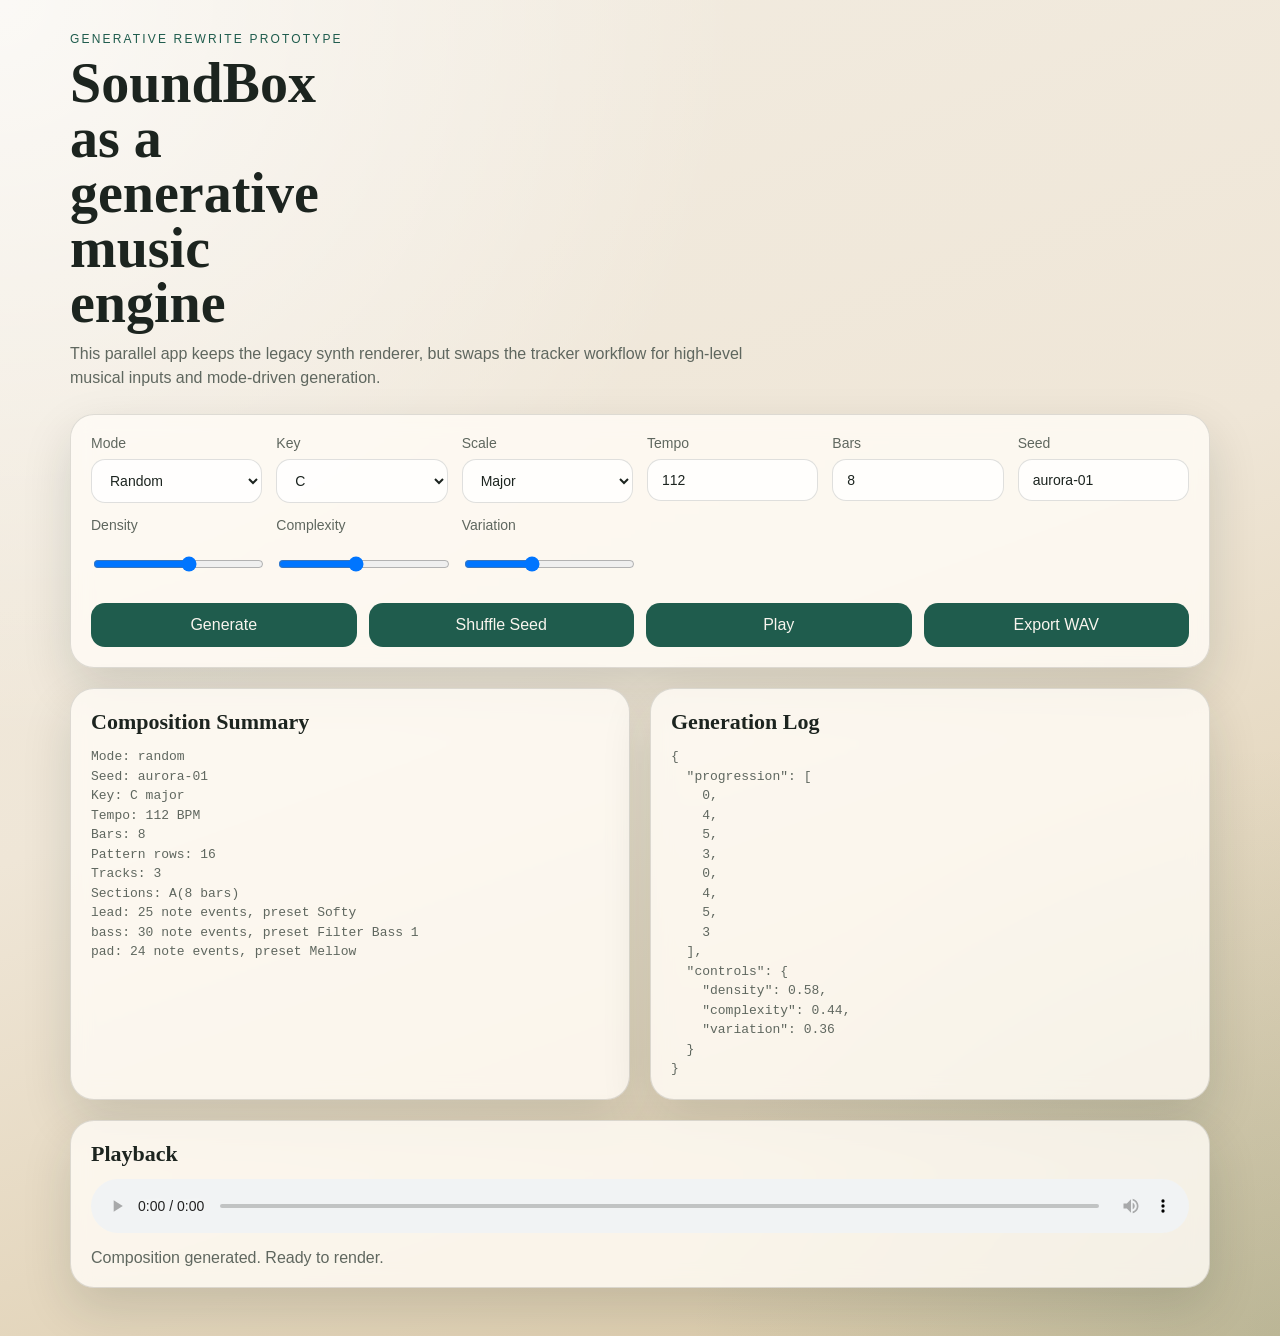
==== generative.html @ 16bcaaf2 "Initial Commit" ====
<!DOCTYPE html>
<html lang="en">
<head>
  <meta charset="utf-8" />
  <meta name="viewport" content="width=device-width, initial-scale=1" />
  <title>SoundBox Generative Sketch</title>
  <link rel="stylesheet" href="generative.css" />
  <script src="common.js"></script>
  <script src="presets.js"></script>
  <script src="player.js"></script>
</head>
<body>
  <main class="app-shell">
    <section class="hero">
      <p class="eyebrow">Generative Rewrite Prototype</p>
      <h1>SoundBox as a generative music engine</h1>
      <p class="lede">
        This parallel app keeps the legacy synth renderer, but swaps the tracker
        workflow for high-level musical inputs and mode-driven generation.
      </p>
    </section>

    <section class="controls card">
      <div class="grid">
        <label>
          <span>Mode</span>
          <select id="mode">
            <option value="random">Random</option>
          </select>
        </label>
        <label>
          <span>Key</span>
          <select id="key">
            <option>C</option>
            <option>C#</option>
            <option>D</option>
            <option>D#</option>
            <option>E</option>
            <option>F</option>
            <option>F#</option>
            <option>G</option>
            <option>G#</option>
            <option>A</option>
            <option>A#</option>
            <option>B</option>
          </select>
        </label>
        <label>
          <span>Scale</span>
          <select id="scale">
            <option value="major">Major</option>
            <option value="minor">Minor</option>
          </select>
        </label>
        <label>
          <span>Tempo</span>
          <input id="tempo" type="number" min="60" max="180" step="1" value="112" />
        </label>
        <label>
          <span>Bars</span>
          <input id="bars" type="number" min="4" max="16" step="1" value="8" />
        </label>
        <label>
          <span>Seed</span>
          <input id="seed" type="text" value="aurora-01" />
        </label>
        <label>
          <span>Density</span>
          <input id="density" type="range" min="0" max="100" step="1" value="58" />
        </label>
        <label>
          <span>Complexity</span>
          <input id="complexity" type="range" min="0" max="100" step="1" value="44" />
        </label>
        <label>
          <span>Variation</span>
          <input id="variation" type="range" min="0" max="100" step="1" value="36" />
        </label>
      </div>

      <div class="actions">
        <button id="generateButton" type="button">Generate</button>
        <button id="shuffleSeedButton" type="button">Shuffle Seed</button>
        <button id="playButton" type="button">Play</button>
        <button id="exportButton" type="button">Export WAV</button>
      </div>
    </section>

    <section class="layout">
      <article class="card">
        <h2>Composition Summary</h2>
        <pre id="summary"></pre>
      </article>

      <article class="card">
        <h2>Generation Log</h2>
        <pre id="debug"></pre>
      </article>
    </section>

    <section class="card">
      <h2>Playback</h2>
      <audio id="audio" controls></audio>
      <p id="status" class="status">Ready.</p>
    </section>
  </main>

  <script type="module" src="./src/app/main.js"></script>
</body>
</html>
---- generative.css ----
:root {
  --bg: #f2ece1;
  --bg-accent: #d9c7a4;
  --card: rgba(255, 252, 246, 0.82);
  --ink: #1c241f;
  --muted: #5f675f;
  --line: rgba(28, 36, 31, 0.14);
  --primary: #1f5c4d;
  --primary-strong: #113a31;
  --shadow: 0 20px 50px rgba(17, 32, 28, 0.14);
}

* {
  box-sizing: border-box;
}

body {
  margin: 0;
  font-family: "Avenir Next", "Segoe UI", sans-serif;
  color: var(--ink);
  background:
    radial-gradient(circle at top left, rgba(255, 255, 255, 0.7), transparent 40%),
    radial-gradient(circle at bottom right, rgba(31, 92, 77, 0.16), transparent 32%),
    linear-gradient(160deg, var(--bg) 0%, #efe6d7 48%, var(--bg-accent) 100%);
}

.app-shell {
  max-width: 1180px;
  margin: 0 auto;
  padding: 32px 20px 48px;
}

.hero {
  margin-bottom: 24px;
}

.eyebrow {
  margin: 0 0 10px;
  font-size: 12px;
  letter-spacing: 0.18em;
  text-transform: uppercase;
  color: var(--primary);
}

h1,
h2 {
  margin: 0 0 12px;
  font-family: Georgia, "Times New Roman", serif;
  font-weight: 600;
}

h1 {
  font-size: clamp(32px, 5vw, 56px);
  line-height: 0.98;
  max-width: 10ch;
}

h2 {
  font-size: 22px;
}

.lede {
  max-width: 720px;
  margin: 0;
  color: var(--muted);
  line-height: 1.5;
}

.card {
  background: var(--card);
  backdrop-filter: blur(10px);
  border: 1px solid var(--line);
  border-radius: 24px;
  box-shadow: var(--shadow);
  padding: 20px;
}

.controls {
  margin-bottom: 20px;
}

.grid {
  display: grid;
  grid-template-columns: repeat(auto-fit, minmax(160px, 1fr));
  gap: 14px;
}

label {
  display: flex;
  flex-direction: column;
  gap: 8px;
  font-size: 14px;
  color: var(--muted);
}

input,
select,
button,
audio {
  width: 100%;
}

input,
select,
button {
  border-radius: 14px;
  border: 1px solid var(--line);
  padding: 12px 14px;
  font: inherit;
  color: var(--ink);
}

input,
select {
  background: rgba(255, 255, 255, 0.84);
}

button {
  background: var(--primary);
  color: #f8f5ee;
  border-color: transparent;
  cursor: pointer;
  transition: transform 120ms ease, background 120ms ease;
}

button:hover {
  background: var(--primary-strong);
  transform: translateY(-1px);
}

.actions {
  display: grid;
  grid-template-columns: repeat(auto-fit, minmax(140px, 1fr));
  gap: 12px;
  margin-top: 16px;
}

.layout {
  display: grid;
  grid-template-columns: repeat(auto-fit, minmax(280px, 1fr));
  gap: 20px;
  margin-bottom: 20px;
}

pre {
  margin: 0;
  white-space: pre-wrap;
  line-height: 1.5;
  font-family: "SFMono-Regular", "Menlo", monospace;
  font-size: 13px;
  color: var(--muted);
}

.status {
  margin: 12px 0 0;
  color: var(--muted);
}

@media (max-width: 640px) {
  .app-shell {
    padding: 20px 14px 32px;
  }

  .card {
    border-radius: 18px;
    padding: 16px;
  }
}
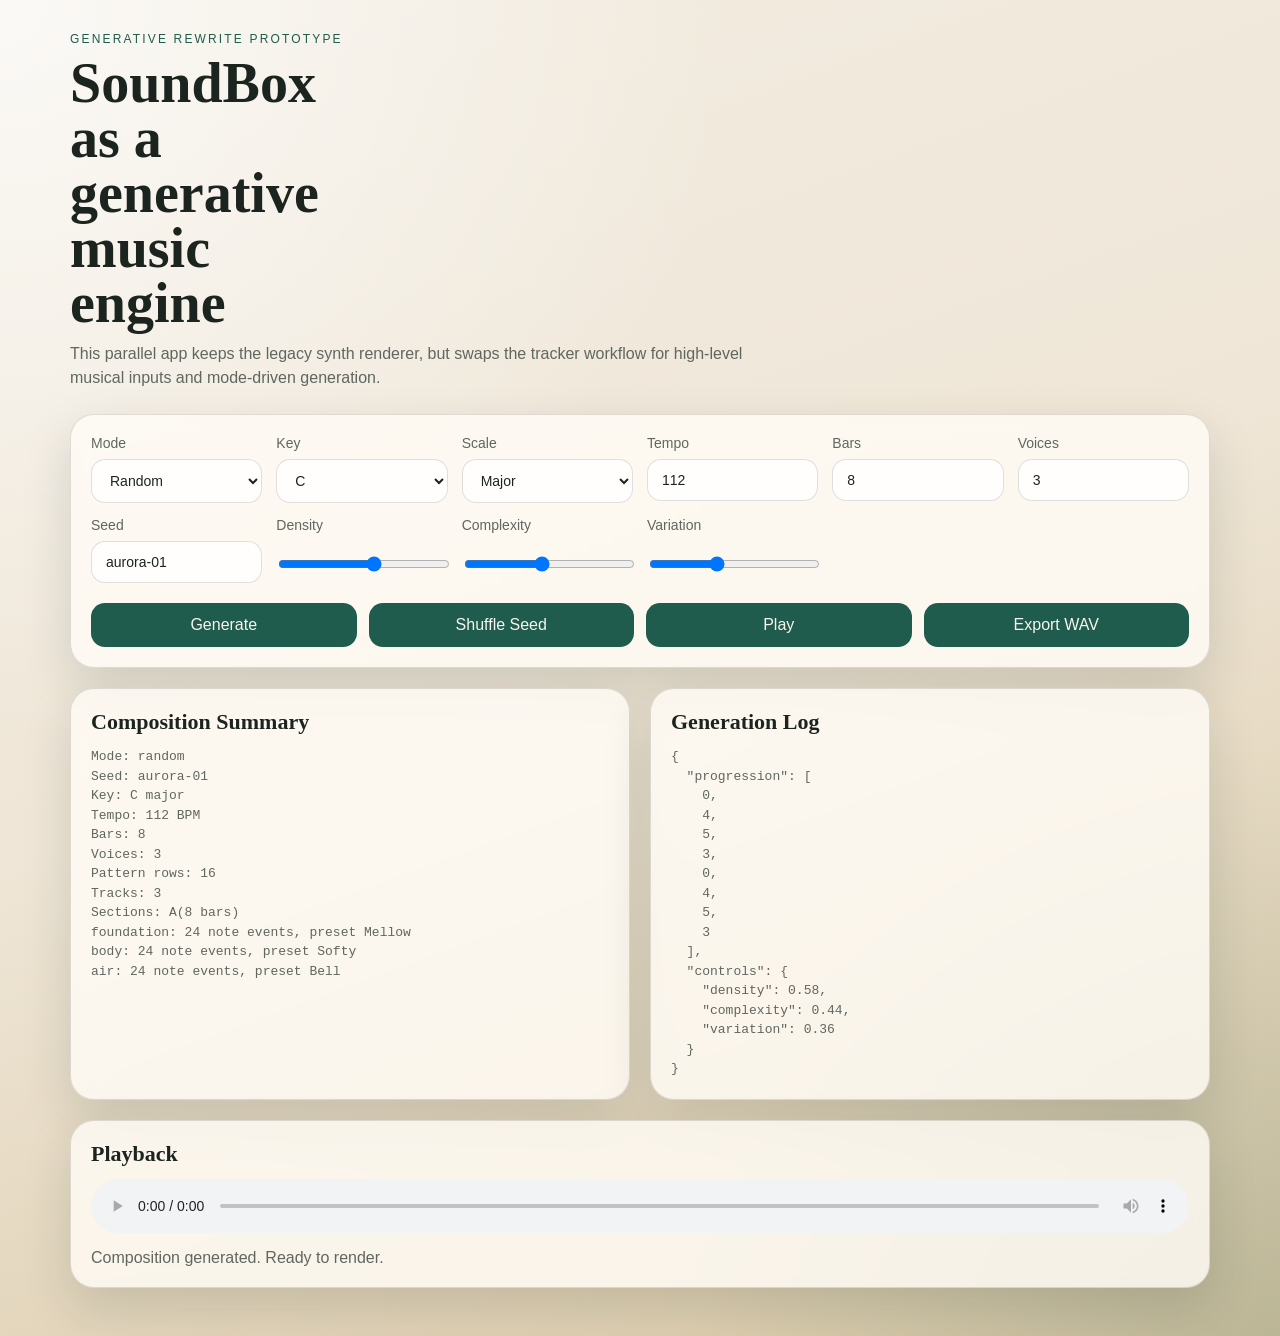
==== commit ac87b28d: "fix: remove percussive elements" ====
--- a/generative.html
+++ b/generative.html
@@ -61,6 +61,10 @@
           <input id="bars" type="number" min="4" max="16" step="1" value="8" />
         </label>
         <label>
+          <span>Voices</span>
+          <input id="voices" type="number" min="1" max="6" step="1" value="3" />
+        </label>
+        <label>
           <span>Seed</span>
           <input id="seed" type="text" value="aurora-01" />
         </label>
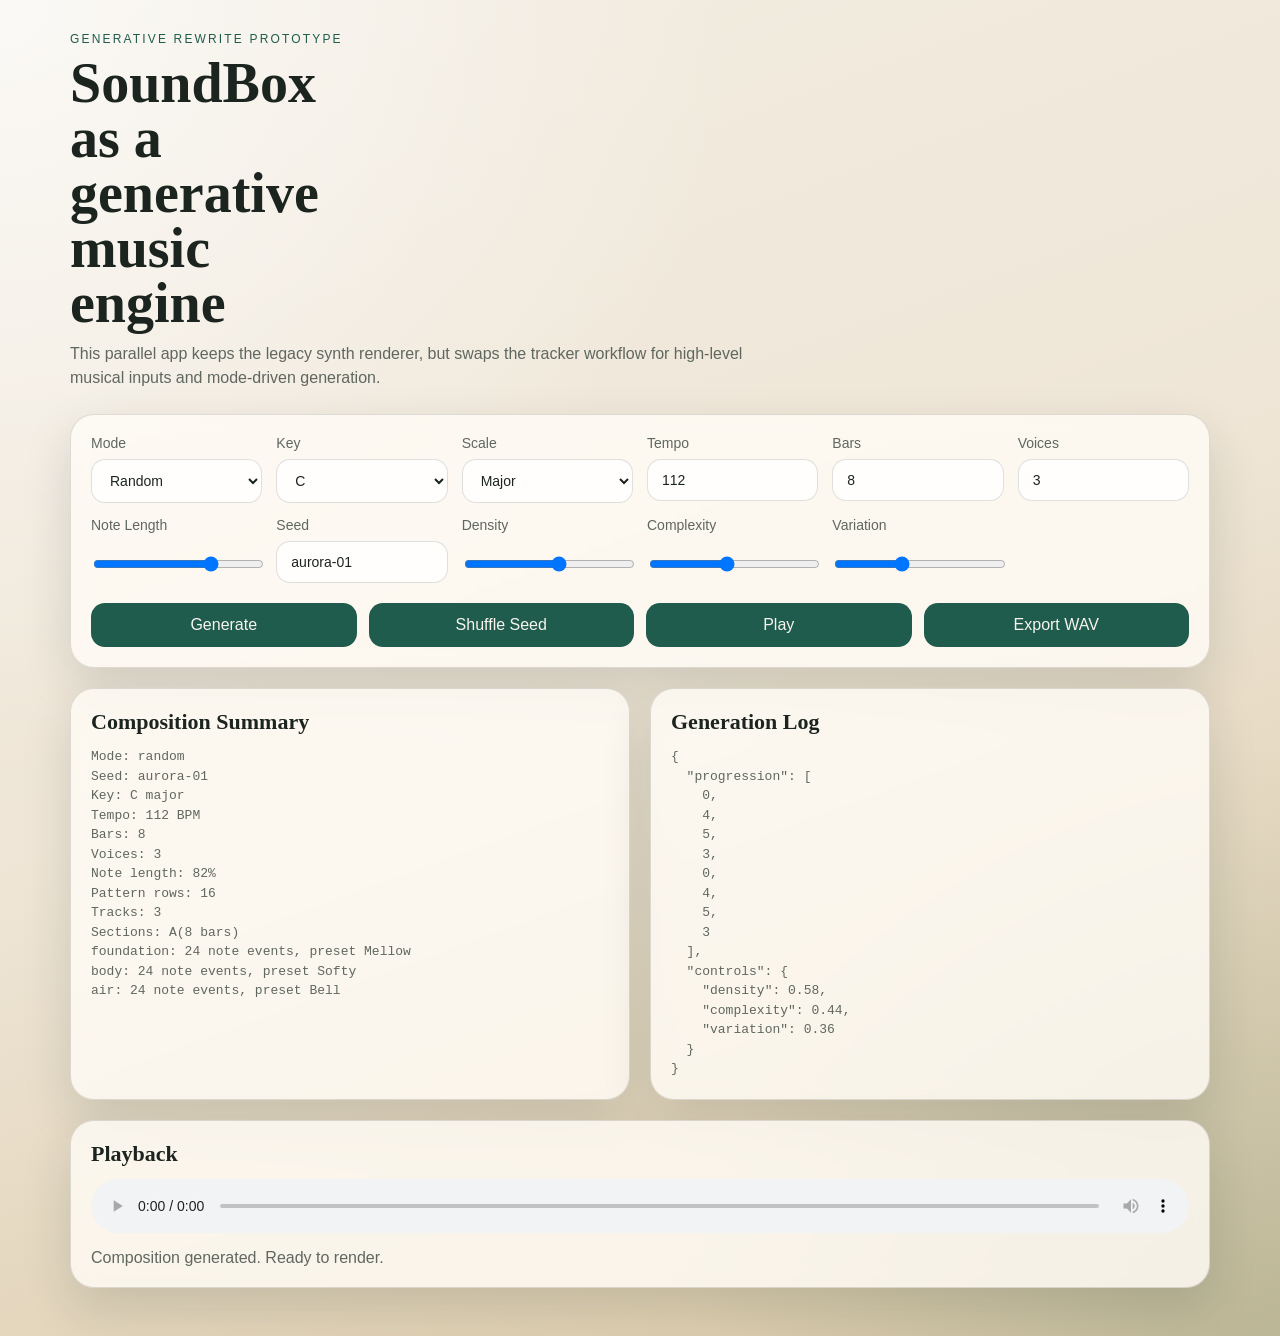
==== commit 396c4bcd: "feat: add configurable note length" ====
--- a/generative.html
+++ b/generative.html
@@ -65,6 +65,10 @@
           <input id="voices" type="number" min="1" max="6" step="1" value="3" />
         </label>
         <label>
+          <span>Note Length</span>
+          <input id="noteLength" type="range" min="25" max="100" step="1" value="82" />
+        </label>
+        <label>
           <span>Seed</span>
           <input id="seed" type="text" value="aurora-01" />
         </label>
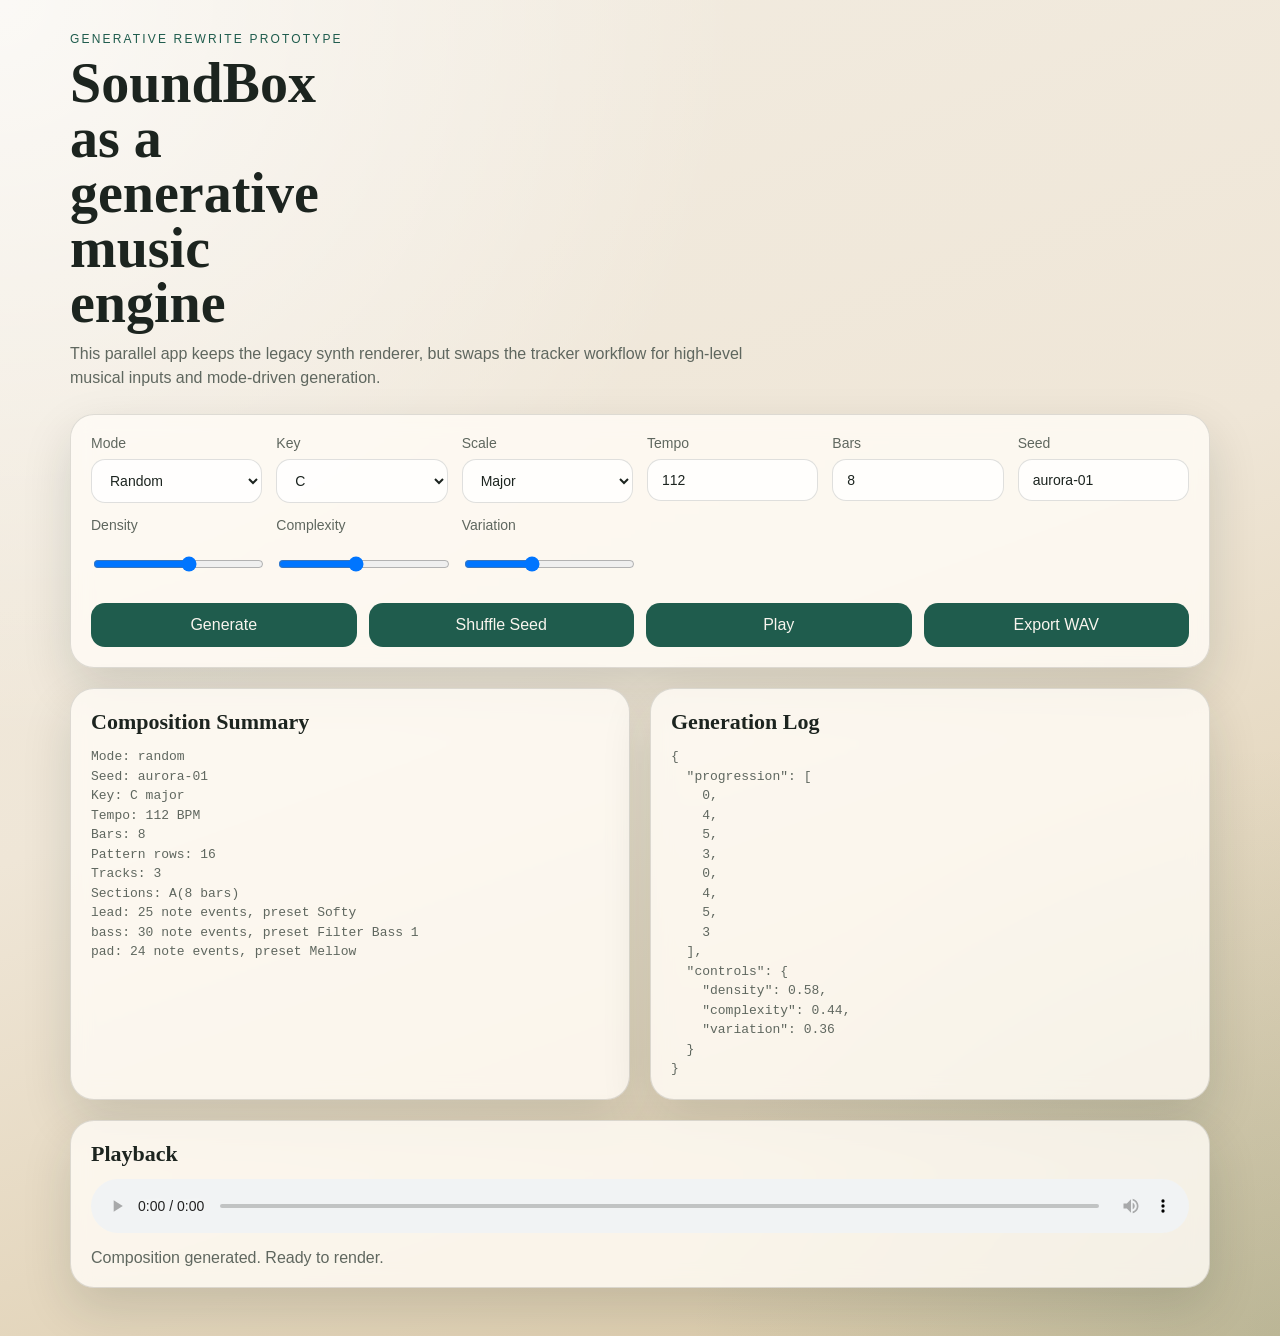
==== commit f0add2c9: "Initial Commit" ====
--- a/generative.html
+++ b/generative.html
@@ -61,14 +61,6 @@
           <input id="bars" type="number" min="4" max="16" step="1" value="8" />
         </label>
         <label>
-          <span>Voices</span>
-          <input id="voices" type="number" min="1" max="6" step="1" value="3" />
-        </label>
-        <label>
-          <span>Note Length</span>
-          <input id="noteLength" type="range" min="25" max="100" step="1" value="82" />
-        </label>
-        <label>
           <span>Seed</span>
           <input id="seed" type="text" value="aurora-01" />
         </label>
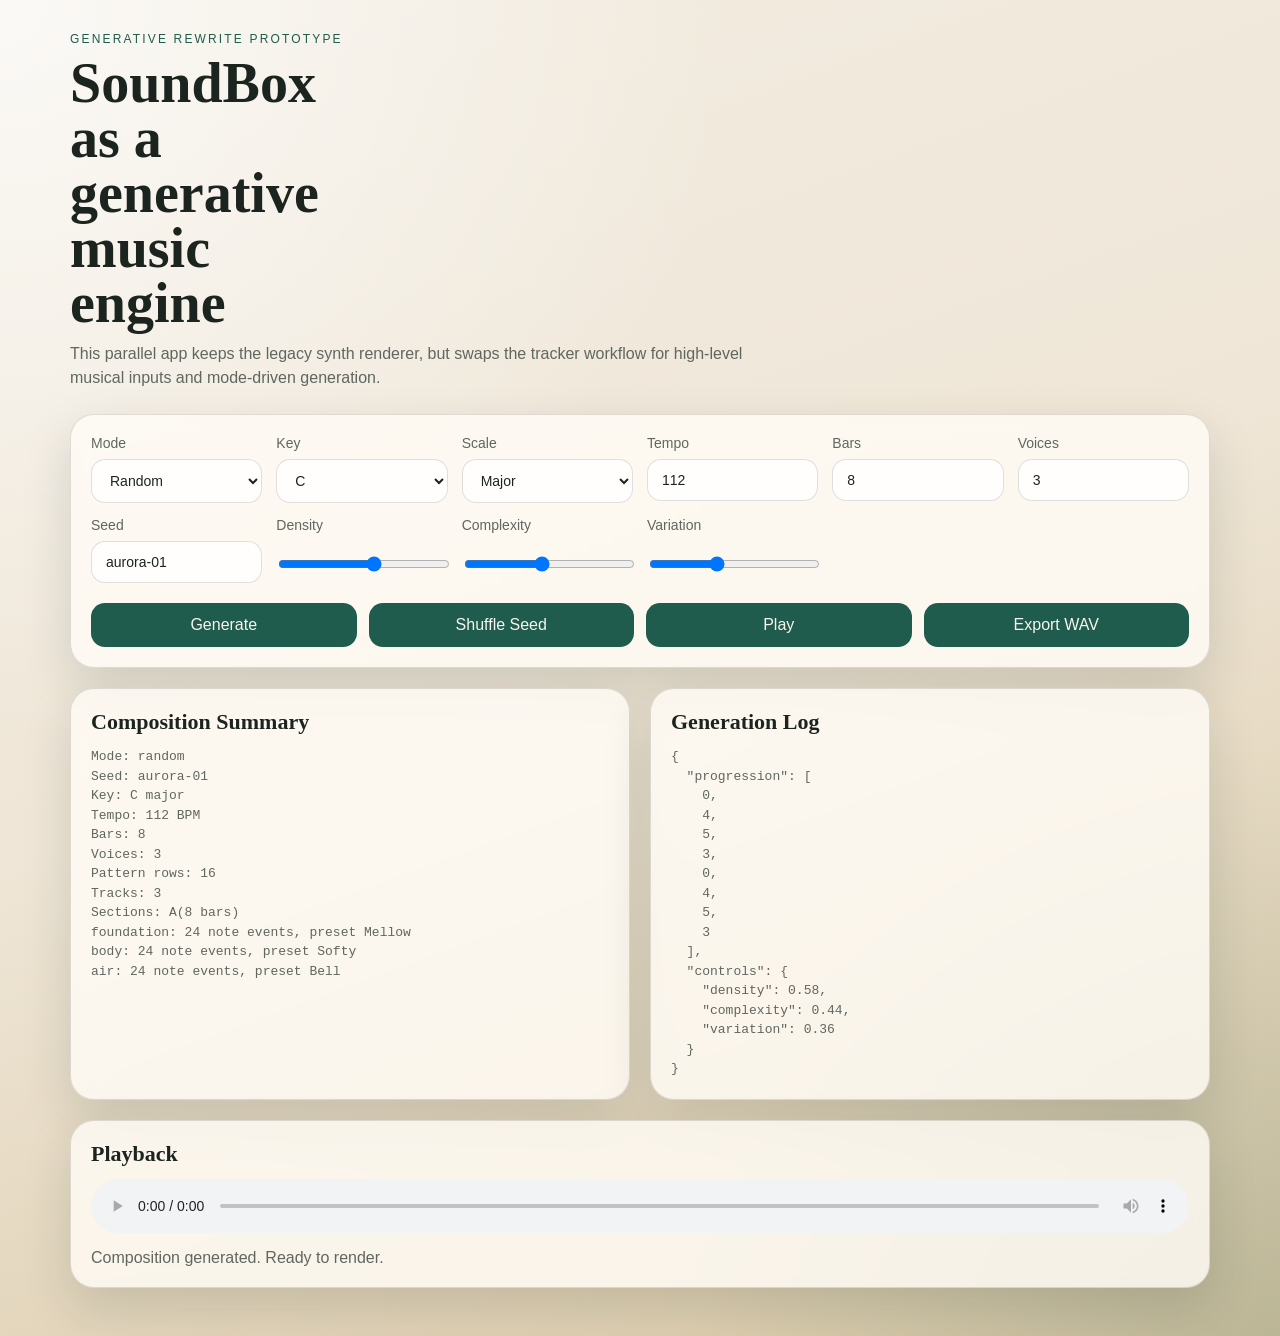
==== commit a1acffc2: "fix: remove percussive elements" ====
--- a/generative.html
+++ b/generative.html
@@ -61,6 +61,10 @@
           <input id="bars" type="number" min="4" max="16" step="1" value="8" />
         </label>
         <label>
+          <span>Voices</span>
+          <input id="voices" type="number" min="1" max="6" step="1" value="3" />
+        </label>
+        <label>
           <span>Seed</span>
           <input id="seed" type="text" value="aurora-01" />
         </label>
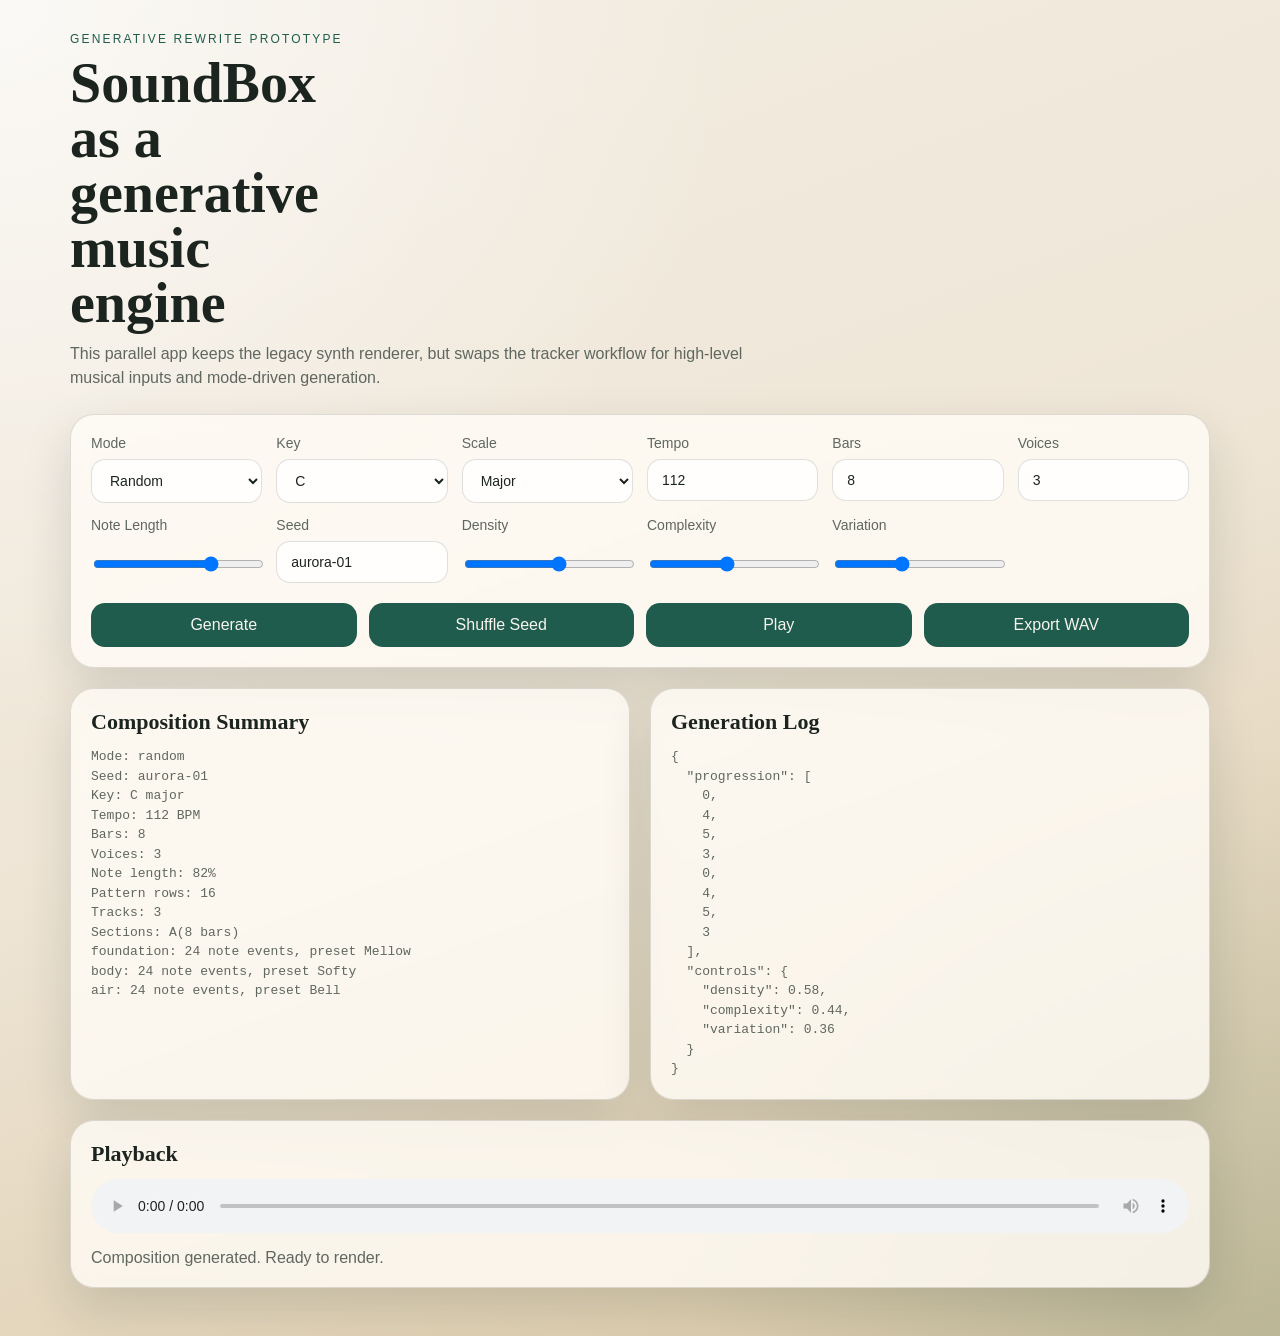
==== commit be7dddf1: "feat: add configurable note length" ====
--- a/generative.html
+++ b/generative.html
@@ -65,6 +65,10 @@
           <input id="voices" type="number" min="1" max="6" step="1" value="3" />
         </label>
         <label>
+          <span>Note Length</span>
+          <input id="noteLength" type="range" min="25" max="100" step="1" value="82" />
+        </label>
+        <label>
           <span>Seed</span>
           <input id="seed" type="text" value="aurora-01" />
         </label>
